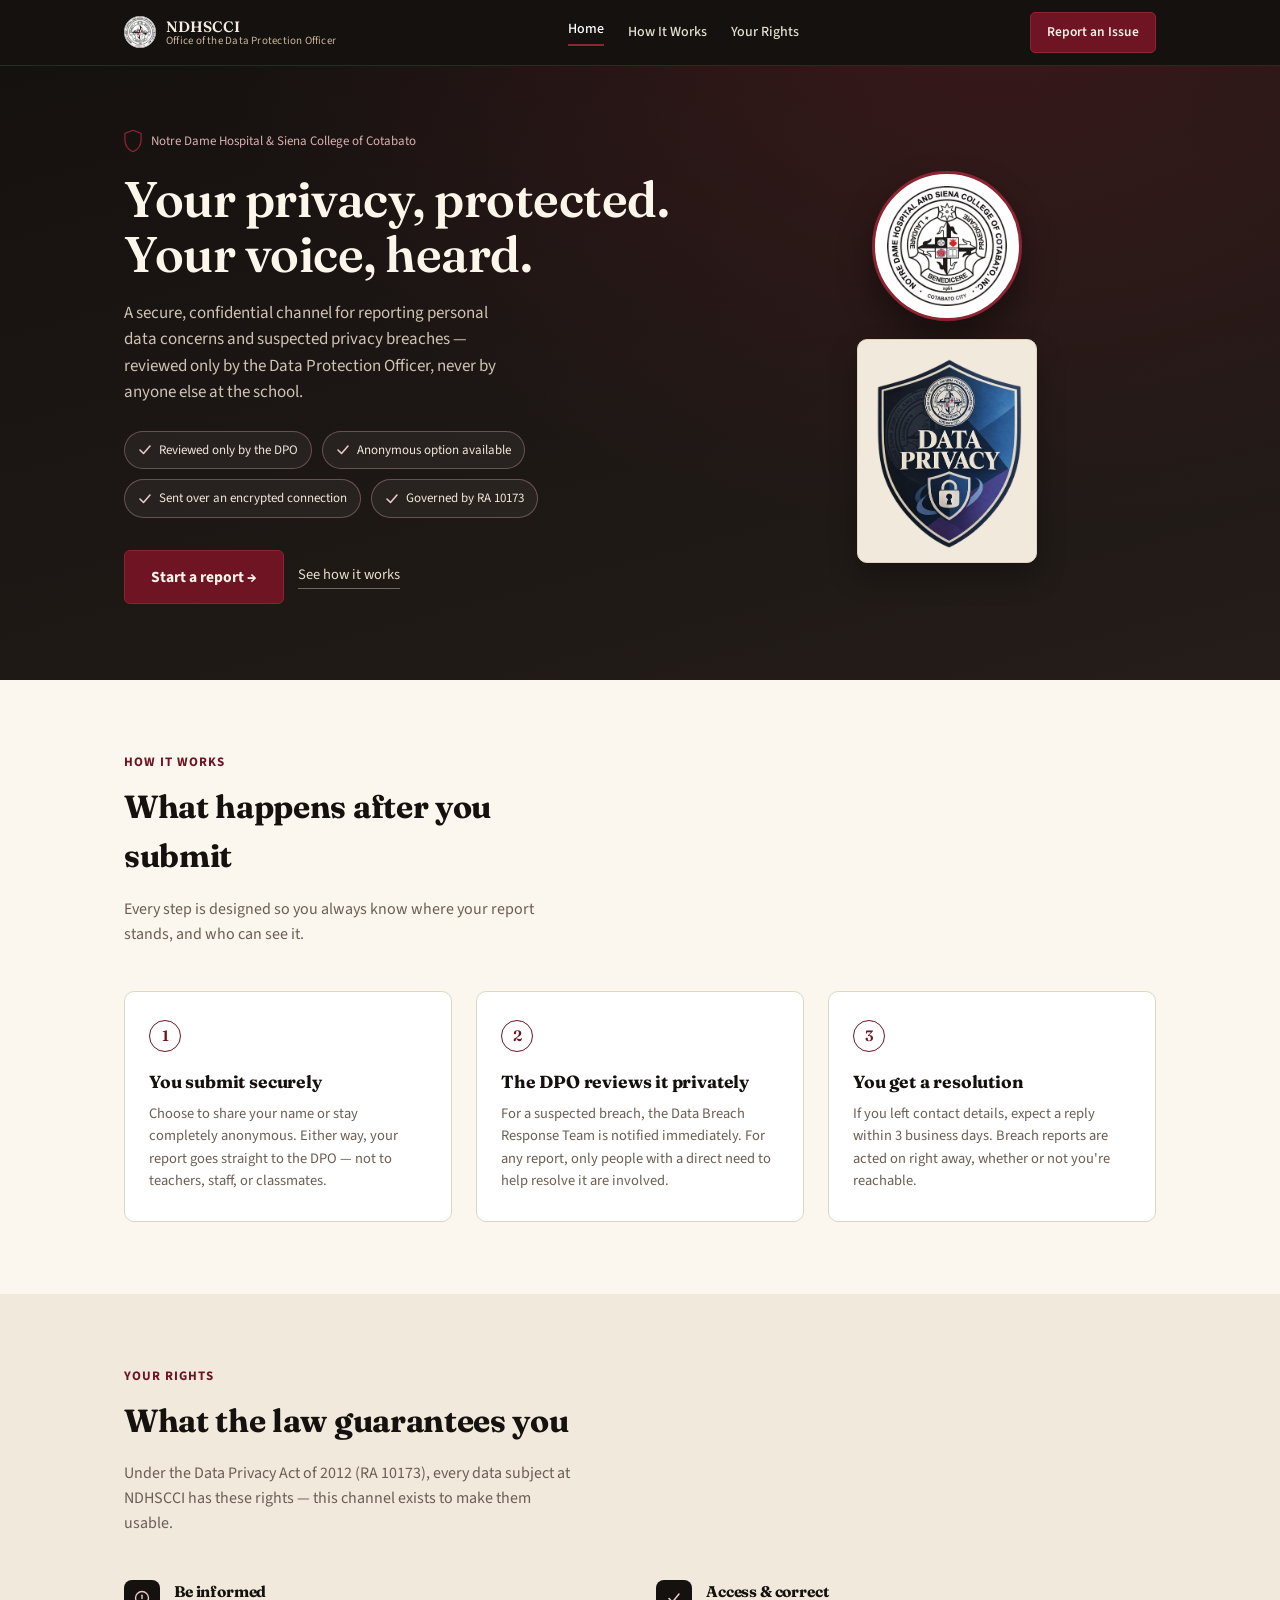
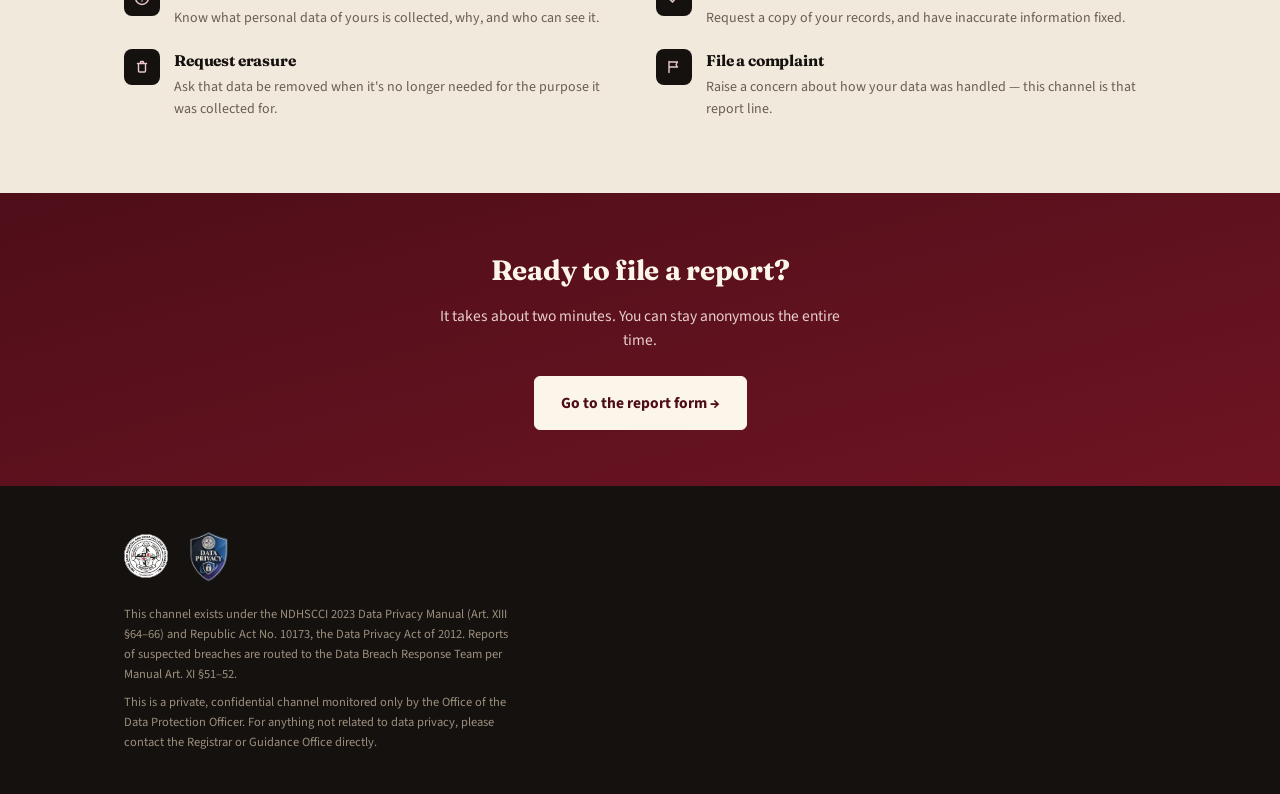
==== index.html @ 1890f0db "Add files via upload" ====
<!DOCTYPE html>
<html lang="en">
<head>
<meta charset="UTF-8">
<meta name="viewport" content="width=device-width, initial-scale=1, viewport-fit=cover">
<title>NDHSCCI Data Privacy Office — Secure Reporting Channel</title>
<link rel="icon" href="seal.webp">
<link rel="preconnect" href="https://fonts.googleapis.com">
<link rel="preconnect" href="https://fonts.gstatic.com" crossorigin>
<link href="https://fonts.googleapis.com/css2?family=Fraunces:opsz,wght@9..144,500;9..144,600;9..144,700&family=Source+Sans+3:wght@400;500;600;700&display=swap" rel="stylesheet">
<link rel="stylesheet" href="style.css">
</head>
<body>

<nav class="topnav">
  <div class="navbar">
    <a href="index.html" class="brand">
      <img src="seal.webp" alt="NDHSCCI Seal">
      <span class="name">NDHSCCI<small>Office of the Data Protection Officer</small></span>
    </a>
    <div class="navlinks">
      <a href="index.html" class="current">Home</a>
      <a href="index.html#how">How It Works</a>
      <a href="index.html#rights">Your Rights</a>
    </div>
    <a href="report.html" class="nav-cta">Report an Issue</a>
  </div>
</nav>

<header class="hero" id="home">
  <div class="wrap">
    <div class="hero-grid">
      <div>
        <span class="eyebrow">
          <svg width="18" height="22" viewBox="0 0 20 24" fill="none"><path d="M10 0L19 3.5V10.5C19 16.5 15 21.5 10 24C5 21.5 1 16.5 1 10.5V3.5L10 0Z" stroke="#8C2432" stroke-width="1.4"/></svg>
          Notre Dame Hospital &amp; Siena College of Cotabato
        </span>
        <h1>Your privacy, protected.<br>Your voice, heard.</h1>
        <p class="sub">A secure, confidential channel for reporting personal data concerns and suspected privacy breaches — reviewed only by the Data Protection Officer, never by anyone else at the school.</p>

        <div class="trust-row">
          <span class="trust-chip"><svg width="14" height="14" viewBox="0 0 14 14" fill="none"><path d="M2 7L5.5 10.5L12 3" stroke="#E9C9C9" stroke-width="1.6" stroke-linecap="round" stroke-linejoin="round"/></svg>Reviewed only by the DPO</span>
          <span class="trust-chip"><svg width="14" height="14" viewBox="0 0 14 14" fill="none"><path d="M2 7L5.5 10.5L12 3" stroke="#E9C9C9" stroke-width="1.6" stroke-linecap="round" stroke-linejoin="round"/></svg>Anonymous option available</span>
          <span class="trust-chip"><svg width="14" height="14" viewBox="0 0 14 14" fill="none"><path d="M2 7L5.5 10.5L12 3" stroke="#E9C9C9" stroke-width="1.6" stroke-linecap="round" stroke-linejoin="round"/></svg>Sent over an encrypted connection</span>
          <span class="trust-chip"><svg width="14" height="14" viewBox="0 0 14 14" fill="none"><path d="M2 7L5.5 10.5L12 3" stroke="#E9C9C9" stroke-width="1.6" stroke-linecap="round" stroke-linejoin="round"/></svg>Governed by RA 10173</span>
        </div>

        <div class="hero-ctas">
          <a href="report.html" class="btn-primary">Start a report →</a>
          <a href="#how" class="btn-ghost">See how it works</a>
        </div>
      </div>
      <div class="hero-visual">
        <div class="seal-frame"><img src="seal.webp" alt="NDHSCCI Seal"></div>
        <div class="badge-frame"><img src="shield.webp" alt="Data Privacy badge"></div>
      </div>
    </div>
  </div>
</header>

<section class="section-pad" id="how">
  <div class="wrap">
    <div class="section-head">
      <span class="k">How it works</span>
      <h2>What happens after you submit</h2>
      <p>Every step is designed so you always know where your report stands, and who can see it.</p>
    </div>
    <div class="steps3">
      <div class="step-card">
        <div class="step-num">1</div>
        <h3>You submit securely</h3>
        <p>Choose to share your name or stay completely anonymous. Either way, your report goes straight to the DPO — not to teachers, staff, or classmates.</p>
      </div>
      <div class="step-card">
        <div class="step-num">2</div>
        <h3>The DPO reviews it privately</h3>
        <p>For a suspected breach, the Data Breach Response Team is notified immediately. For any report, only people with a direct need to help resolve it are involved.</p>
      </div>
      <div class="step-card">
        <div class="step-num">3</div>
        <h3>You get a resolution</h3>
        <p>If you left contact details, expect a reply within 3 business days. Breach reports are acted on right away, whether or not you're reachable.</p>
      </div>
    </div>
  </div>
</section>

<section class="section-pad rights-wrap" id="rights">
  <div class="wrap">
    <div class="section-head">
      <span class="k">Your rights</span>
      <h2>What the law guarantees you</h2>
      <p>Under the Data Privacy Act of 2012 (RA 10173), every data subject at NDHSCCI has these rights — this channel exists to make them usable.</p>
    </div>
    <div class="rights-grid">
      <div class="right-item">
        <div class="right-icon"><svg width="16" height="16" viewBox="0 0 16 16" fill="none"><circle cx="8" cy="8" r="6.5" stroke="currentColor" stroke-width="1.4"/><path d="M8 5.2V8.5" stroke="currentColor" stroke-width="1.4" stroke-linecap="round"/><circle cx="8" cy="11" r="0.8" fill="currentColor"/></svg></div>
        <div><h3>Be informed</h3><p>Know what personal data of yours is collected, why, and who can see it.</p></div>
      </div>
      <div class="right-item">
        <div class="right-icon"><svg width="16" height="16" viewBox="0 0 16 16" fill="none"><path d="M3 8.5L6.5 12L13 4" stroke="currentColor" stroke-width="1.6" stroke-linecap="round" stroke-linejoin="round"/></svg></div>
        <div><h3>Access &amp; correct</h3><p>Request a copy of your records, and have inaccurate information fixed.</p></div>
      </div>
      <div class="right-item">
        <div class="right-icon"><svg width="16" height="16" viewBox="0 0 16 16" fill="none"><path d="M3.5 4.5H12.5M6.5 4.5V3.2C6.5 2.8 6.8 2.5 7.2 2.5H8.8C9.2 2.5 9.5 2.8 9.5 3.2V4.5M4.5 4.5V12C4.5 12.6 5 13 5.5 13H10.5C11 13 11.5 12.6 11.5 12V4.5" stroke="currentColor" stroke-width="1.4" stroke-linecap="round"/></svg></div>
        <div><h3>Request erasure</h3><p>Ask that data be removed when it's no longer needed for the purpose it was collected for.</p></div>
      </div>
      <div class="right-item">
        <div class="right-icon"><svg width="16" height="16" viewBox="0 0 16 16" fill="none"><path d="M3 2.5V13.5M3 3H11.5L10 5.5L11.5 8H3" stroke="currentColor" stroke-width="1.4" stroke-linecap="round" stroke-linejoin="round"/></svg></div>
        <div><h3>File a complaint</h3><p>Raise a concern about how your data was handled — this channel is that report line.</p></div>
      </div>
    </div>
  </div>
</section>

<div class="cta-band">
  <h2>Ready to file a report?</h2>
  <p>It takes about two minutes. You can stay anonymous the entire time.</p>
  <a href="report.html" class="btn-primary">Go to the report form →</a>
</div>

<footer>
  <div class="wrap">
    <div class="footer-top">
      <img class="seal" src="seal.webp" alt="NDHSCCI Seal">
      <img class="shield" src="shield.webp" alt="Data Privacy badge">
    </div>
    <p>This channel exists under the NDHSCCI 2023 Data Privacy Manual (Art. XIII §64–66) and Republic Act No. 10173, the Data Privacy Act of 2012. Reports of suspected breaches are routed to the Data Breach Response Team per Manual Art. XI §51–52.</p>
    <p>This is a private, confidential channel monitored only by the Office of the Data Protection Officer. For anything not related to data privacy, please contact the Registrar or Guidance Office directly.</p>
  </div>
</footer>

</body>
</html>
---- style.css ----
:root{
  --ivory:#FBF7EE;
  --dirty-white:#F1E9DC;
  --card:#FFFFFF;
  --black:#15110F;
  --black-soft:#241D19;
  --maroon:#6E1423;
  --maroon-bright:#8C2432;
  --maroon-deep:#4E0E19;
  --ink:#211A16;
  --ink-soft:#6B5E54;
  --line:#E1D5C2;
  --ok:#3F6B4A;
  --ok-bg:#E9F0EA;
  --urgent:#8C2432;
  --urgent-bg:#F5E4E1;
  font-family:'Source Sans 3', sans-serif;
  box-sizing:border-box;
}
*{box-sizing:inherit;}
html{scroll-padding-top:70px;scroll-behavior:smooth;}
html,body{margin:0;padding:0;background:var(--ivory);color:var(--ink);}
body{-webkit-font-smoothing:antialiased;line-height:1.55;}

h1,h2,h3{font-family:'Fraunces', serif;color:var(--black);margin:0;letter-spacing:-0.01em;}
a{color:var(--maroon);}
.wrap{max-width:1080px;margin:0 auto;padding:0 24px;}
.wrap-narrow{max-width:760px;margin:0 auto;padding:0 24px;}
section{scroll-margin-top:70px;}

/* ---------------- NAV ---------------- */
nav.topnav{
  position:sticky;top:0;z-index:50;
  background:var(--black);
  border-bottom:1px solid rgba(140,36,50,0.45);
}
.navbar{
  max-width:1080px;margin:0 auto;padding:12px 24px;
  display:flex;align-items:center;justify-content:space-between;gap:16px;
}
.brand{display:flex;align-items:center;gap:10px;color:#F4EEE2;text-decoration:none;}
.brand img{width:32px;height:32px;border-radius:50%;flex-shrink:0;background:#fff;}
.brand .name{font-family:'Fraunces',serif;font-weight:600;font-size:15px;line-height:1.15;}
.brand .name small{display:block;font-family:'Source Sans 3',sans-serif;font-weight:400;font-size:11px;color:#C9B39A;letter-spacing:.02em;}
.navlinks{display:flex;gap:24px;align-items:center;}
.navlinks a{color:#E7DFD2;text-decoration:none;font-size:14px;font-weight:500;}
.navlinks a:hover, .navlinks a.current{color:#fff;}
.navlinks a.current{border-bottom:2px solid var(--maroon-bright);padding-bottom:3px;}
.nav-cta{
  background:var(--maroon);color:#F8EFE7;text-decoration:none;font-size:13.5px;font-weight:600;
  padding:9px 16px;border-radius:5px;white-space:nowrap;border:1px solid var(--maroon-bright);
}
.nav-cta:hover{background:var(--maroon-bright);}
@media (max-width:820px){ .navlinks{display:none;} }

/* ---------------- HERO ---------------- */
header.hero{
  background:
    radial-gradient(ellipse at 78% -10%, rgba(140,36,50,0.28), transparent 55%),
    linear-gradient(165deg, var(--black) 0%, var(--black-soft) 100%);
  color:#F2ECE2;
  padding:64px 0 76px;
  position:relative;
  overflow:hidden;
}
.hero-grid{display:grid;grid-template-columns:1.15fr 0.85fr;gap:48px;align-items:center;}
@media (max-width:860px){.hero-grid{grid-template-columns:1fr;gap:36px;} .hero-visual{order:-1;}}

.eyebrow{display:inline-flex;align-items:center;gap:9px;font-size:13px;color:#D9AFAF;margin-bottom:20px;}
header.hero h1{color:#FBF5EA;font-size:clamp(32px,4.6vw,50px);font-weight:600;line-height:1.1;}
header.hero p.sub{max-width:48ch;color:#CFC3B4;font-size:17px;margin-top:18px;}

.trust-row{display:flex;flex-wrap:wrap;gap:10px;margin-top:26px;}
.trust-chip{
  display:flex;align-items:center;gap:7px;
  background:rgba(255,255,255,0.05);
  border:1px solid rgba(217,175,175,0.35);
  color:#EFE7DA;font-size:13px;padding:8px 13px;border-radius:20px;
}
.trust-chip svg{flex-shrink:0;}

.hero-ctas{display:flex;gap:14px;flex-wrap:wrap;margin-top:32px;align-items:center;}
.btn-primary{
  background:var(--maroon);color:#FBF5EA;font-weight:700;
  border:1px solid var(--maroon-bright);border-radius:6px;padding:14px 26px;font-size:15.5px;
  text-decoration:none;display:inline-block;cursor:pointer;font-family:inherit;
}
.btn-primary:hover{background:var(--maroon-bright);}
.btn-ghost{color:#E9DFCE;text-decoration:none;font-size:14.5px;border-bottom:1px solid rgba(233,223,206,0.4);padding-bottom:2px;}

.hero-visual{display:flex;flex-direction:column;align-items:center;gap:18px;}
.seal-frame{
  width:150px;height:150px;border-radius:50%;
  background:#fff;border:3px solid var(--maroon-bright);
  display:flex;align-items:center;justify-content:center;
  box-shadow:0 18px 34px rgba(0,0,0,0.4);
}
.seal-frame img{width:120px;height:120px;}
.badge-frame{
  background:var(--dirty-white);border:1px solid var(--line);border-radius:10px;
  padding:14px;box-shadow:0 14px 28px rgba(0,0,0,0.28);
}
.badge-frame img{width:150px;display:block;}

/* ---------------- SECTIONS ---------------- */
.section-pad{padding:72px 0;}
.section-head{max-width:56ch;margin-bottom:44px;}
.section-head .k, .report-head .k{
  font-size:13px;color:var(--maroon);font-weight:700;text-transform:uppercase;
  letter-spacing:.08em;margin-bottom:10px;display:block;
}
.section-head h2{font-size:clamp(24px,3.2vw,32px);margin-bottom:12px;}
.section-head p{color:var(--ink-soft);font-size:16px;}

.steps3{display:grid;grid-template-columns:repeat(3,1fr);gap:24px;}
@media (max-width:780px){.steps3{grid-template-columns:1fr;}}
.step-card{background:var(--card);border:1px solid var(--line);border-radius:10px;padding:28px 24px;}
.step-num{
  font-family:'Fraunces',serif;font-weight:600;font-size:15px;color:var(--maroon);
  border:1.5px solid var(--maroon);width:32px;height:32px;border-radius:50%;
  display:flex;align-items:center;justify-content:center;margin-bottom:16px;
}
.step-card h3{font-size:17.5px;margin-bottom:8px;}
.step-card p{font-size:14.5px;color:var(--ink-soft);margin:0;}

.rights-wrap{background:var(--dirty-white);}
.rights-grid{display:grid;grid-template-columns:repeat(2,1fr);gap:20px 32px;}
@media (max-width:700px){.rights-grid{grid-template-columns:1fr;}}
.right-item{display:flex;gap:14px;align-items:flex-start;}
.right-icon{
  width:36px;height:36px;border-radius:8px;background:var(--black);color:#E9C9C9;
  display:flex;align-items:center;justify-content:center;flex-shrink:0;
}
.right-item h3{font-size:15.5px;margin-bottom:4px;}
.right-item p{font-size:14px;color:var(--ink-soft);margin:0;}

.cta-band{
  background:linear-gradient(165deg, var(--maroon-deep), var(--maroon));
  color:#F8EFE7;text-align:center;padding:56px 24px;
}
.cta-band h2{color:#FBF5EA;font-size:clamp(22px,3vw,28px);margin-bottom:12px;}
.cta-band p{color:#E8CFCF;max-width:52ch;margin:0 auto 24px;font-size:15.5px;}
.cta-band .btn-primary{background:#FBF5EA;color:var(--maroon-deep);border-color:#FBF5EA;}
.cta-band .btn-primary:hover{background:#F0E4D2;}

/* ---------------- REPORT PAGE ---------------- */
.page-header{background:var(--black);color:#EFE7DA;padding:40px 0 34px;}
.breadcrumb{font-size:13px;color:#C9B39A;margin-bottom:14px;}
.breadcrumb a{color:#E9DFCE;text-decoration:none;}
.breadcrumb a:hover{text-decoration:underline;}
.page-header h1{color:#FBF5EA;font-size:clamp(26px,3.6vw,36px);}
.page-header p{color:#CFC3B4;max-width:60ch;margin-top:12px;font-size:15.5px;}

.report-wrap{background:var(--ivory);}
.redirect-card{background:var(--card);border:1px solid var(--line);border-radius:6px;padding:18px 20px;margin-bottom:26px;font-size:14px;color:var(--ink-soft);}
.redirect-card strong{color:var(--ink);}

.mode-toggle{display:flex;gap:10px;margin-bottom:24px;}
.mode-btn{
  flex:1;text-align:left;border:1.5px solid var(--line);background:var(--card);
  border-radius:6px;padding:16px 18px;cursor:pointer;font-family:inherit;color:var(--ink);
  transition:border-color .15s ease, background .15s ease;
}
.mode-btn .k{font-size:11.5px;text-transform:uppercase;letter-spacing:.06em;color:var(--ink-soft);display:block;margin-bottom:4px;}
.mode-btn .t{font-family:'Fraunces',serif;font-weight:600;font-size:17px;color:var(--black);}
.mode-btn.active{border-color:var(--black);background:rgba(21,17,15,0.03);}
.mode-btn[data-mode="breach"].active{border-color:var(--urgent);background:var(--urgent-bg);}
.mode-btn[data-mode="breach"].active .t{color:var(--urgent);}

.urgent-banner{display:none;background:var(--urgent-bg);border:1px solid rgba(140,36,50,0.35);color:var(--urgent);border-radius:6px;padding:14px 16px;font-size:14.5px;margin-bottom:24px;}
.urgent-banner.show{display:block;}
.urgent-banner b{display:block;margin-bottom:3px;}

.form-error{display:none;background:var(--urgent-bg);border:1px solid rgba(140,36,50,0.35);color:var(--urgent);border-radius:6px;padding:13px 15px;font-size:14px;margin-bottom:22px;}
.form-error.show{display:block;}

form{background:var(--card);border:1px solid var(--line);border-radius:10px;padding:34px;box-shadow:0 1px 3px rgba(21,17,15,0.05);}
fieldset{border:none;padding:0;margin:0 0 26px;}
legend{font-family:'Fraunces',serif;font-size:15.5px;font-weight:600;color:var(--black);margin-bottom:14px;padding:0;}

.field{margin-bottom:18px;}
.field:last-child{margin-bottom:0;}
label{display:block;font-size:13.5px;font-weight:600;color:var(--ink);margin-bottom:6px;}
label .opt{font-weight:400;color:var(--ink-soft);}
input[type="text"],input[type="email"],input[type="tel"],input[type="date"],select,textarea{
  width:100%;font-family:inherit;font-size:15px;color:var(--ink);background:var(--ivory);
  border:1px solid var(--line);border-radius:5px;padding:11px 13px;margin:0;
}
textarea{resize:vertical;min-height:96px;}
input:focus,select:focus,textarea:focus{outline:2px solid var(--maroon);outline-offset:1px;border-color:var(--maroon);}

.row2{display:grid;grid-template-columns:1fr 1fr;gap:16px;}
@media (max-width:560px){.row2{grid-template-columns:1fr;}}

.check-grid{display:grid;grid-template-columns:1fr 1fr;gap:8px 16px;}
@media (max-width:560px){.check-grid{grid-template-columns:1fr;}}
.check-item{display:flex;align-items:flex-start;gap:8px;font-size:14px;color:var(--ink);}
.check-item input{width:auto;margin-top:3px;}

.anon-toggle{display:flex;align-items:center;gap:10px;background:var(--ivory);border:1px dashed var(--line);border-radius:6px;padding:12px 14px;margin-bottom:22px;font-size:13.5px;color:var(--ink-soft);}
.anon-toggle input{width:auto;}

button.submit{
  width:100%;background:var(--maroon);color:#FBF5EA;border:1px solid var(--maroon-bright);border-radius:6px;
  padding:15px 20px;font-family:inherit;font-size:15.5px;font-weight:600;cursor:pointer;
  transition:background .15s ease;
}
button.submit:hover{background:var(--maroon-bright);}
button.submit:disabled{opacity:0.7;cursor:default;}
button.submit:focus-visible{outline:3px solid var(--black);outline-offset:2px;}
.submit-row{margin-top:28px;}
.submit-note{display:flex;align-items:center;justify-content:center;gap:6px;font-size:12.5px;color:var(--ink-soft);margin-top:12px;}

.confirm{display:none;background:var(--card);border:1px solid var(--line);border-radius:10px;padding:44px 32px;text-align:center;}
.confirm.show{display:block;}
.confirm .seal-ok{width:56px;height:56px;border-radius:50%;background:var(--ok);color:#fff;display:flex;align-items:center;justify-content:center;margin:0 auto 18px;}
.confirm h2{font-size:22px;margin-bottom:10px;}
.confirm p{color:var(--ink-soft);font-size:15px;max-width:44ch;margin:0 auto;}
.ref{display:inline-block;margin-top:18px;font-family:'Fraunces',serif;font-weight:600;font-size:15px;background:var(--ivory);border:1px solid var(--line);border-radius:5px;padding:8px 16px;letter-spacing:.03em;}

/* ---------------- FOOTER ---------------- */
footer{background:var(--black);color:#C9BCA9;padding:44px 0 34px;}
.footer-top{display:flex;align-items:center;gap:20px;margin-bottom:22px;flex-wrap:wrap;}
.footer-top img.seal{height:44px;width:44px;border-radius:50%;background:#fff;}
.footer-top img.shield{height:52px;width:auto;}
footer p{font-size:12.5px;line-height:1.6;max-width:64ch;color:#9C8F7D;margin:0 0 8px;}
footer a{color:#D9AFAF;}
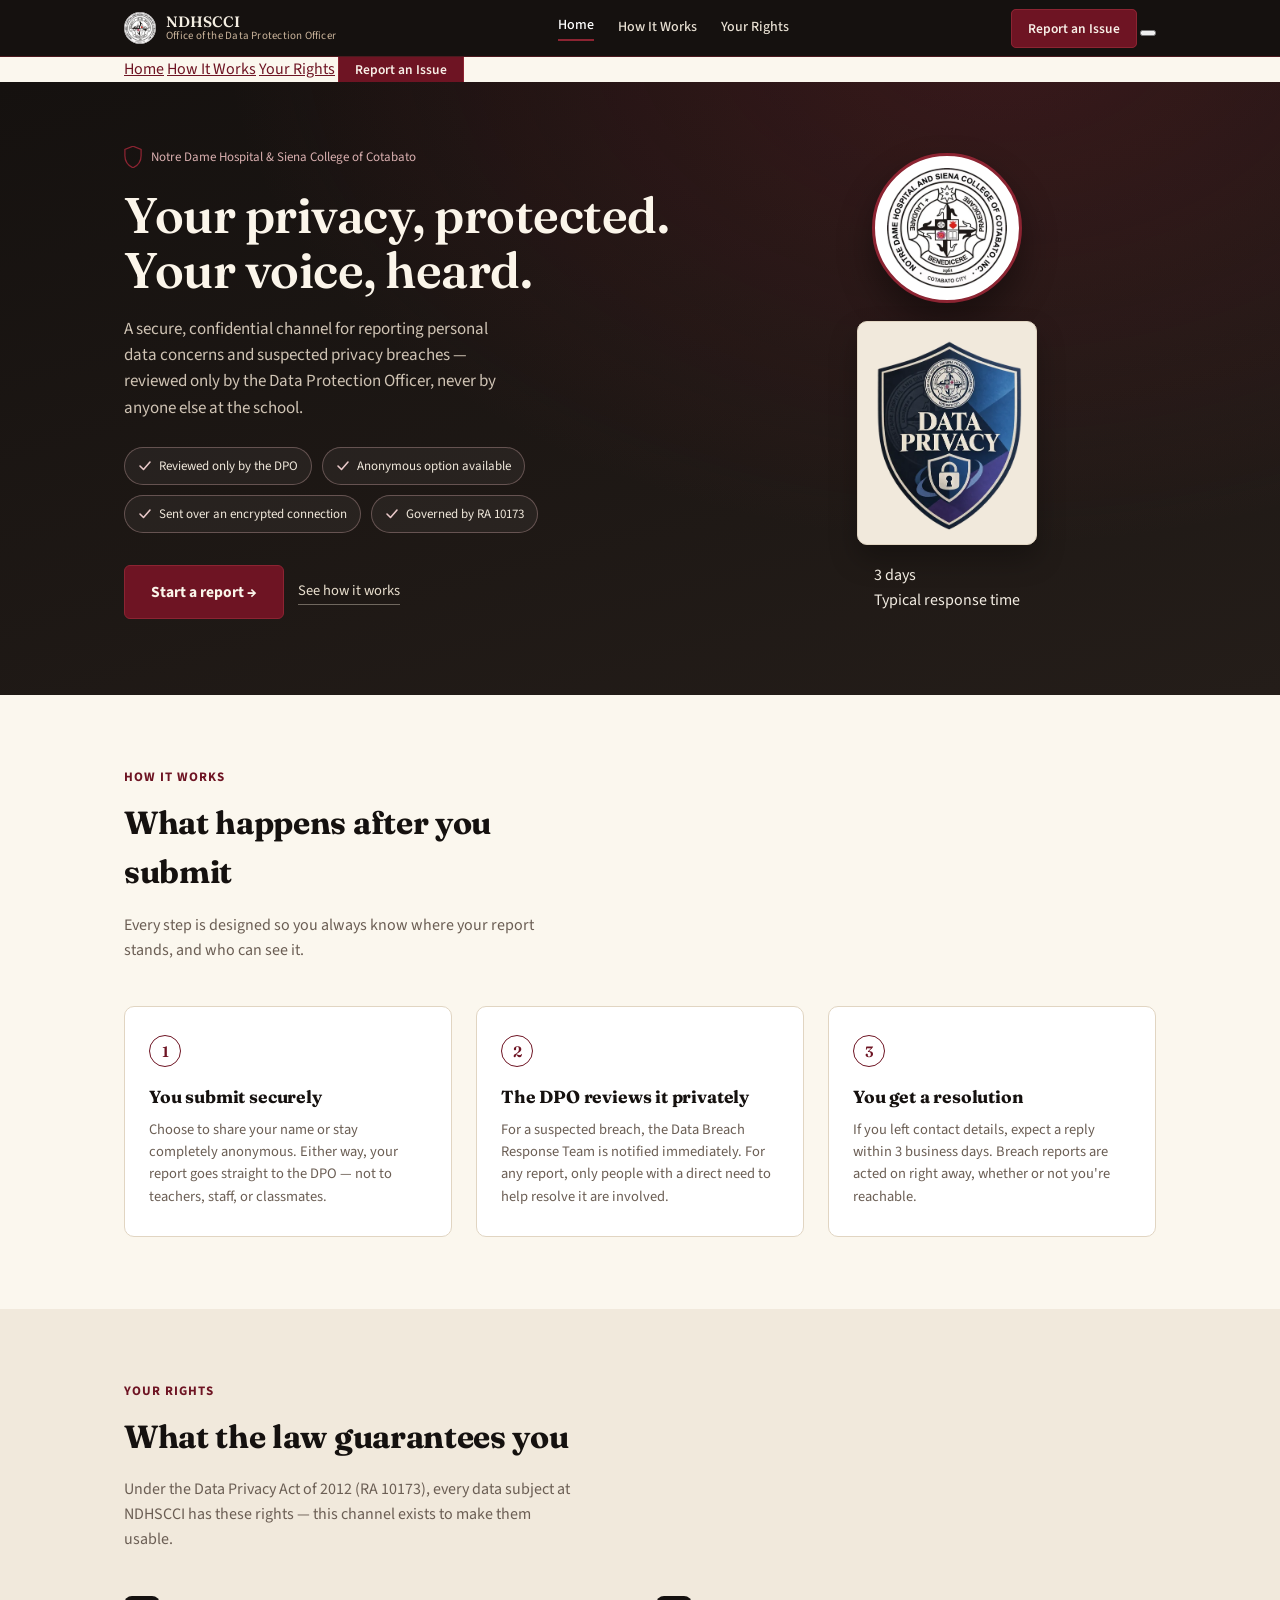
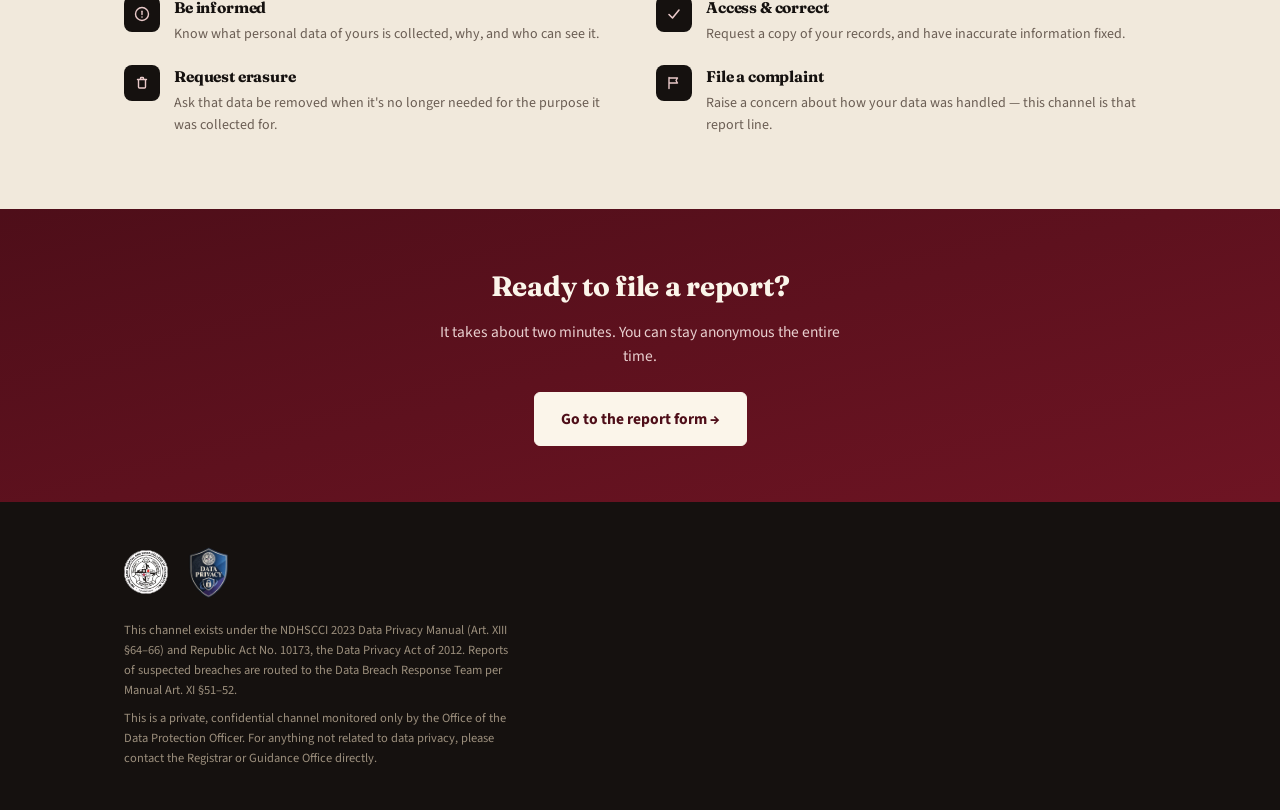
==== commit c03f1a53: "Enhance navigation with mobile panel and buttons Added mobile panel and updated navigation structure" ====
--- a/index.html
+++ b/index.html
@@ -23,9 +23,21 @@
       <a href="index.html#how">How It Works</a>
       <a href="index.html#rights">Your Rights</a>
     </div>
+    <div class="nav-right">
+      <a href="report.html" class="nav-cta">Report an Issue</a>
+      <button class="menu-toggle" id="menuToggle" aria-label="Menu"><span></span><span></span><span></span></button>
+    </div>
+  </div>
+</nav>
+
+<div class="mobile-panel" id="mobilePanel">
+  <div class="wrap">
+    <a href="index.html">Home</a>
+    <a href="index.html#how">How It Works</a>
+    <a href="index.html#rights">Your Rights</a>
     <a href="report.html" class="nav-cta">Report an Issue</a>
   </div>
-</nav>
+</div>
 
 <header class="hero" id="home">
   <div class="wrap">
@@ -53,6 +65,13 @@
       <div class="hero-visual">
         <div class="seal-frame"><img src="seal.webp" alt="NDHSCCI Seal"></div>
         <div class="badge-frame"><img src="shield.webp" alt="Data Privacy badge"></div>
+        <div class="float-card">
+          <div class="ring"></div>
+          <div>
+            <div class="num">3 days</div>
+            <div class="lbl">Typical response time</div>
+          </div>
+        </div>
       </div>
     </div>
   </div>
@@ -130,5 +149,6 @@
   </div>
 </footer>
 
+<script src="nav.js"></script>
 </body>
 </html>
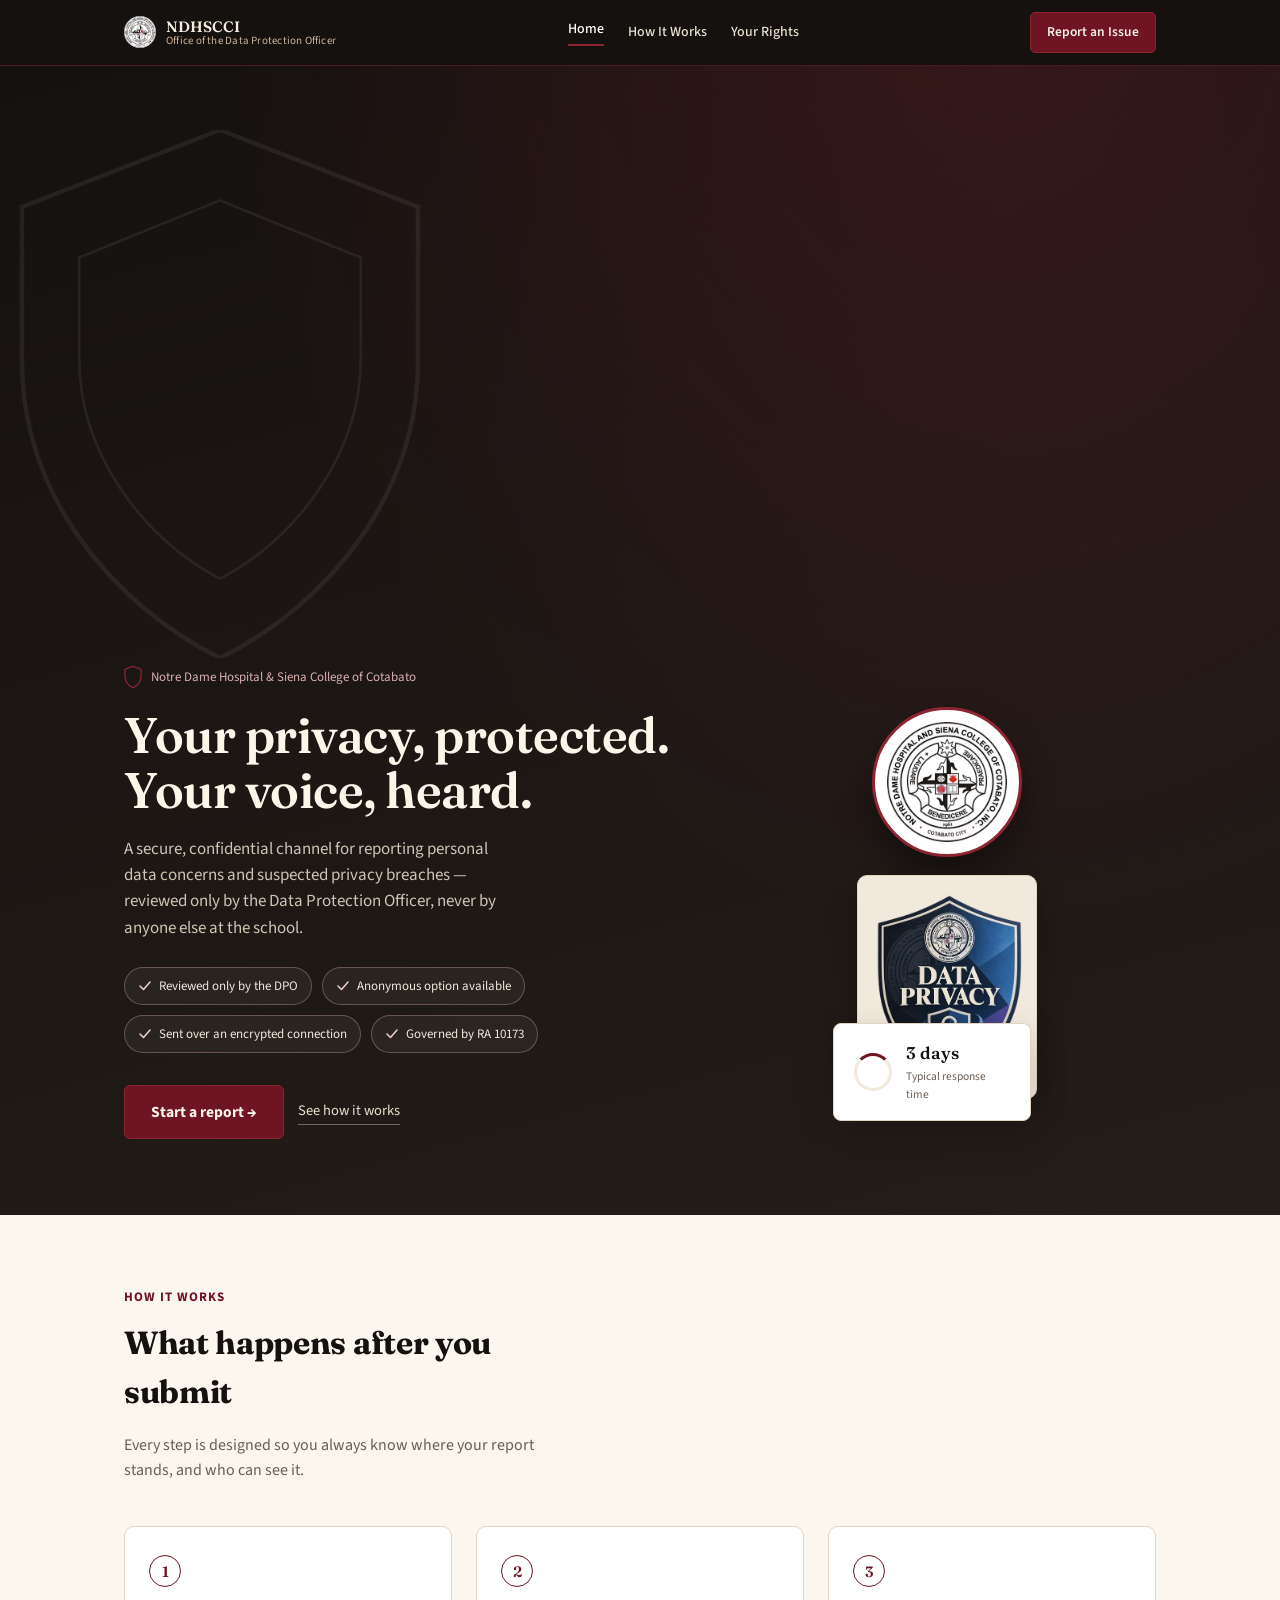
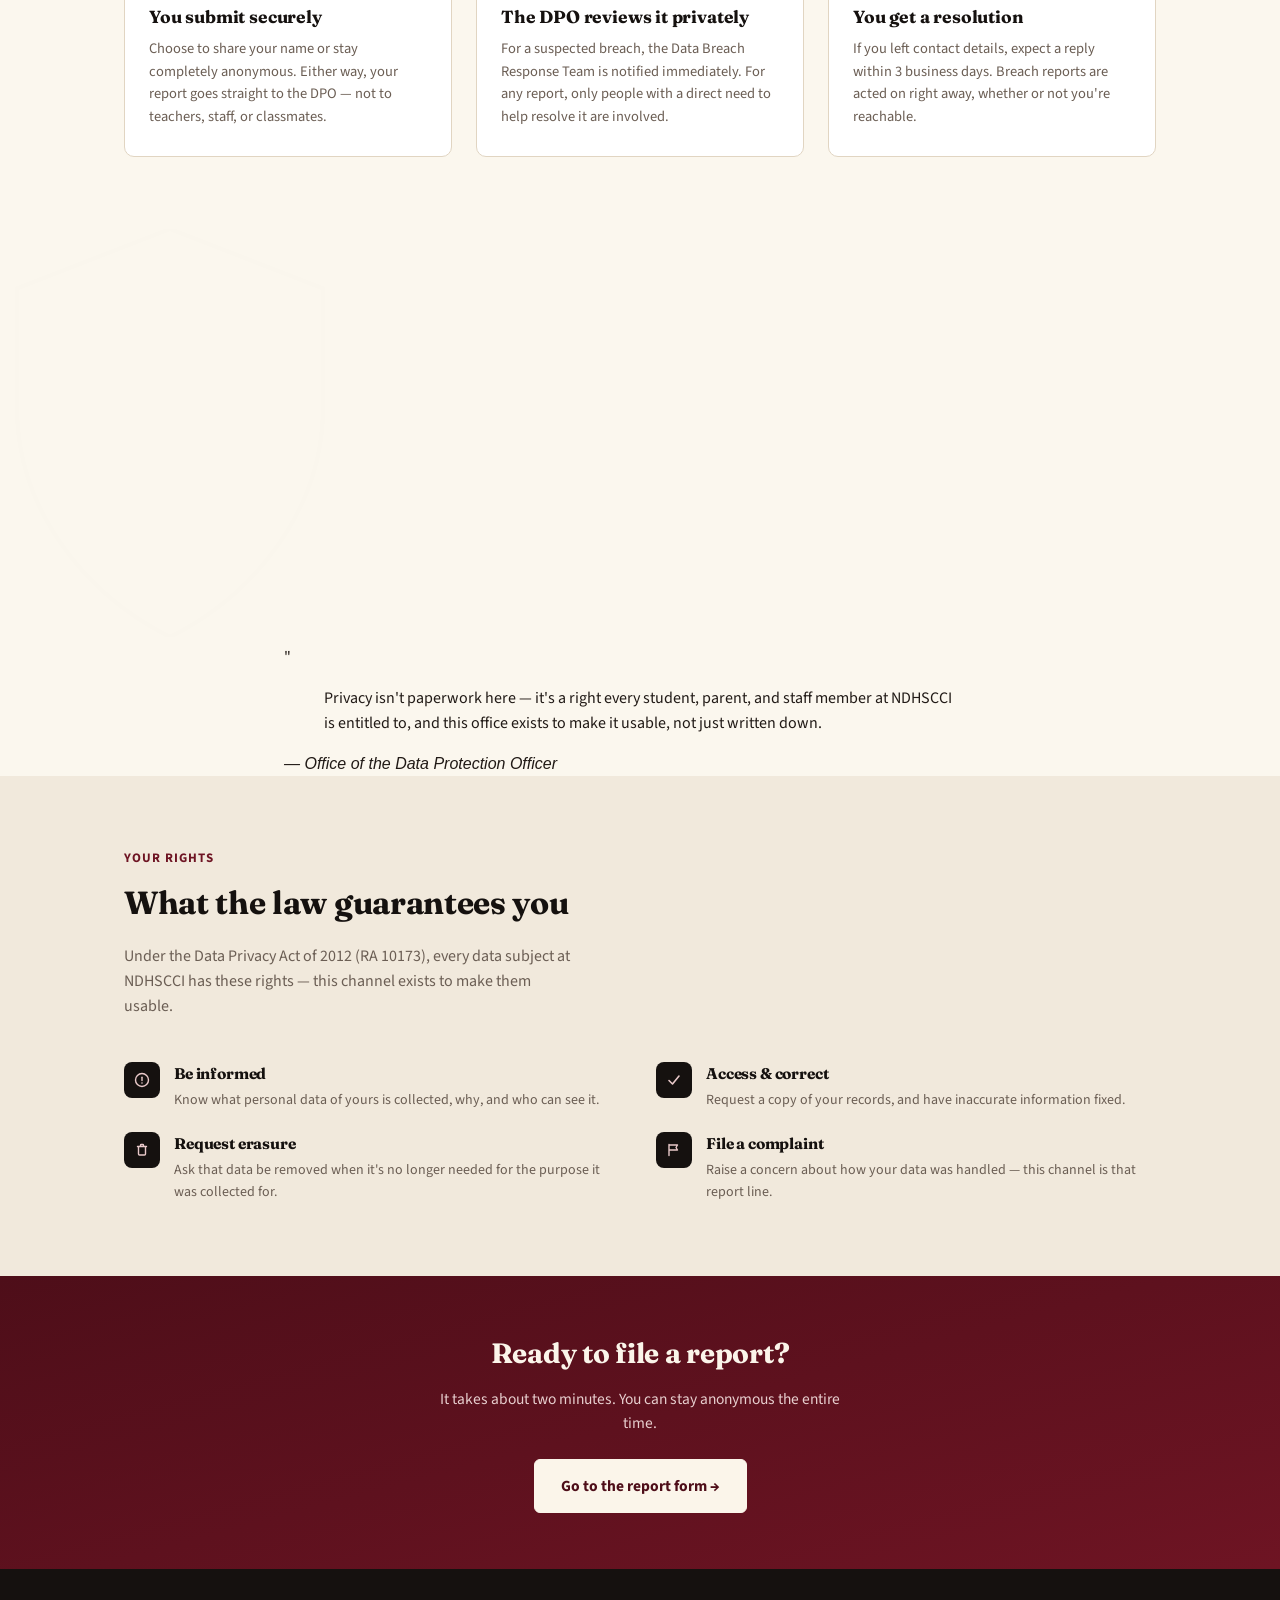
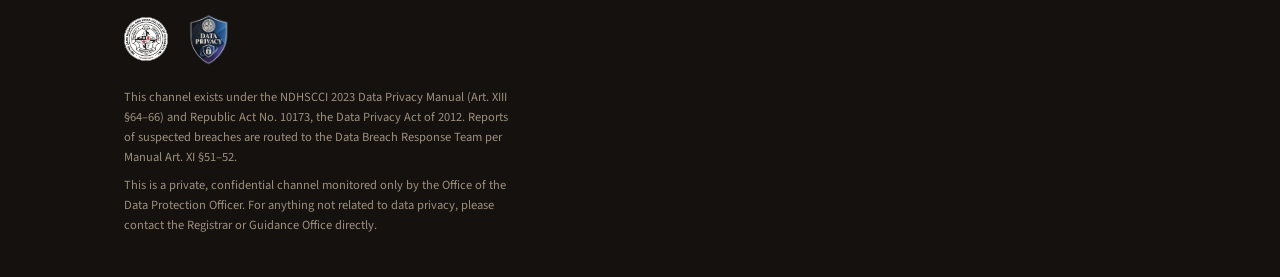
==== commit eb19e5fc: "Update index.html with new hero and mission sections" ====
--- a/index.html
+++ b/index.html
@@ -39,7 +39,11 @@
   </div>
 </div>
 
-<header class="hero" id="home">
+<header class="hero grain" id="home">
+  <svg class="shield-watermark" style="top:-70px;right:-70px;width:440px;height:528px;opacity:0.07;" viewBox="0 0 200 240" fill="none">
+    <path d="M100 0L190 35V105C190 165 150 215 100 240C50 215 10 165 10 105V35L100 0Z" stroke="#F2ECE2" stroke-width="2"/>
+    <path d="M100 32L164 58V104C164 148 134 186 100 204C66 186 36 148 36 104V58L100 32Z" stroke="#F2ECE2" stroke-width="1.2"/>
+  </svg>
   <div class="wrap">
     <div class="hero-grid">
       <div>
@@ -104,6 +108,17 @@
   </div>
 </section>
 
+<section class="mission grain">
+  <svg class="shield-watermark" style="bottom:-90px;left:-90px;width:340px;height:408px;opacity:0.06;" viewBox="0 0 200 240" fill="none">
+    <path d="M100 0L190 35V105C190 165 150 215 100 240C50 215 10 165 10 105V35L100 0Z" stroke="#F2ECE2" stroke-width="2"/>
+  </svg>
+  <div class="wrap-narrow">
+    <div class="mission-mark">"</div>
+    <blockquote>Privacy isn't paperwork here — it's a right every student, parent, and staff member at NDHSCCI is entitled to, and this office exists to make it usable, not just written down.</blockquote>
+    <cite>— Office of the Data Protection Officer</cite>
+  </div>
+</section>
+
 <section class="section-pad rights-wrap" id="rights">
   <div class="wrap">
     <div class="section-head">
@@ -132,13 +147,15 @@
   </div>
 </section>
 
-<div class="cta-band">
-  <h2>Ready to file a report?</h2>
-  <p>It takes about two minutes. You can stay anonymous the entire time.</p>
-  <a href="report.html" class="btn-primary">Go to the report form →</a>
+<div class="cta-band grain">
+  <div class="wrap" style="max-width:640px;text-align:center;">
+    <h2>Ready to file a report?</h2>
+    <p>It takes about two minutes. You can stay anonymous the entire time.</p>
+    <a href="report.html" class="btn-primary">Go to the report form →</a>
+  </div>
 </div>
 
-<footer>
+<footer class="grain">
   <div class="wrap">
     <div class="footer-top">
       <img class="seal" src="seal.webp" alt="NDHSCCI Seal">
--- a/style.css
+++ b/style.css
@@ -46,12 +46,28 @@
 .navlinks a{color:#E7DFD2;text-decoration:none;font-size:14px;font-weight:500;}
 .navlinks a:hover, .navlinks a.current{color:#fff;}
 .navlinks a.current{border-bottom:2px solid var(--maroon-bright);padding-bottom:3px;}
+.nav-right{display:flex;align-items:center;gap:16px;}
 .nav-cta{
   background:var(--maroon);color:#F8EFE7;text-decoration:none;font-size:13.5px;font-weight:600;
   padding:9px 16px;border-radius:5px;white-space:nowrap;border:1px solid var(--maroon-bright);
 }
 .nav-cta:hover{background:var(--maroon-bright);}
-@media (max-width:820px){ .navlinks{display:none;} }
+@media (max-width:680px){ .navlinks{display:none;} }
+
+.menu-toggle{display:none;background:none;border:none;padding:6px;flex-shrink:0;}
+.menu-toggle span{display:block;width:20px;height:1.5px;background:#E7DFD2;margin:4.5px 0;}
+@media (max-width:680px){ .menu-toggle{display:block;} }
+
+.mobile-panel{display:none;background:var(--black);border-bottom:1px solid rgba(140,36,50,0.45);}
+.mobile-panel.open{display:block;}
+.mobile-panel .wrap{padding:6px 24px 22px;display:flex;flex-direction:column;}
+.mobile-panel a{padding:13px 2px;font-size:15px;font-weight:500;color:#E7DFD2;border-bottom:1px solid rgba(243,241,234,0.12);}
+.mobile-panel .nav-cta{display:block;text-align:center;margin-top:16px;border-bottom:1px solid var(--maroon-bright);}
+@media (max-width:430px){
+  .brand .name small{display:none;}
+  .nav-right .nav-cta{padding:8px 12px;font-size:12.5px;}
+  .navbar{padding:10px 16px;gap:10px;}
+}
 
 /* ---------------- HERO ---------------- */
 header.hero{
@@ -88,7 +104,21 @@
 .btn-primary:hover{background:var(--maroon-bright);}
 .btn-ghost{color:#E9DFCE;text-decoration:none;font-size:14.5px;border-bottom:1px solid rgba(233,223,206,0.4);padding-bottom:2px;}
 
-.hero-visual{display:flex;flex-direction:column;align-items:center;gap:18px;}
+.hero-visual{display:flex;flex-direction:column;align-items:center;gap:18px;position:relative;width:fit-content;margin:0 auto;}
+.float-card{
+  position:absolute;left:-24px;bottom:-22px;
+  background:var(--card);border:1px solid var(--line);border-radius:8px;
+  padding:16px 20px;box-shadow:0 16px 36px rgba(21,17,15,0.22);
+  display:flex;align-items:center;gap:14px;
+  width:198px;
+}
+.float-card .ring{
+  width:38px;height:38px;border-radius:50%;border:3px solid var(--dirty-white);
+  border-top-color:var(--maroon);flex-shrink:0;
+}
+.float-card .num{font-family:'Fraunces',serif;font-weight:600;font-size:17px;color:var(--black);}
+.float-card .lbl{font-size:11.5px;color:var(--ink-soft);margin-top:2px;}
+@media (max-width:900px){ .float-card{left:8px;bottom:-16px;} }
 .seal-frame{
   width:150px;height:150px;border-radius:50%;
   background:#fff;border:3px solid var(--maroon-bright);
@@ -114,7 +144,8 @@
 
 .steps3{display:grid;grid-template-columns:repeat(3,1fr);gap:24px;}
 @media (max-width:780px){.steps3{grid-template-columns:1fr;}}
-.step-card{background:var(--card);border:1px solid var(--line);border-radius:10px;padding:28px 24px;}
+.step-card{background:var(--card);border:1px solid var(--line);border-radius:10px;padding:28px 24px;transition:box-shadow .15s ease, border-color .15s ease;}
+.step-card:hover{box-shadow:0 10px 28px rgba(21,17,15,0.08);border-color:#D3C4AC;}
 .step-num{
   font-family:'Fraunces',serif;font-weight:600;font-size:15px;color:var(--maroon);
   border:1.5px solid var(--maroon);width:32px;height:32px;border-radius:50%;
@@ -155,17 +186,36 @@
 .redirect-card{background:var(--card);border:1px solid var(--line);border-radius:6px;padding:18px 20px;margin-bottom:26px;font-size:14px;color:var(--ink-soft);}
 .redirect-card strong{color:var(--ink);}
 
-.mode-toggle{display:flex;gap:10px;margin-bottom:24px;}
-.mode-btn{
-  flex:1;text-align:left;border:1.5px solid var(--line);background:var(--card);
-  border-radius:6px;padding:16px 18px;cursor:pointer;font-family:inherit;color:var(--ink);
-  transition:border-color .15s ease, background .15s ease;
-}
-.mode-btn .k{font-size:11.5px;text-transform:uppercase;letter-spacing:.06em;color:var(--ink-soft);display:block;margin-bottom:4px;}
-.mode-btn .t{font-family:'Fraunces',serif;font-weight:600;font-size:17px;color:var(--black);}
-.mode-btn.active{border-color:var(--black);background:rgba(21,17,15,0.03);}
-.mode-btn[data-mode="breach"].active{border-color:var(--urgent);background:var(--urgent-bg);}
-.mode-btn[data-mode="breach"].active .t{color:var(--urgent);}
+.choice-grid{display:grid;grid-template-columns:1fr 1fr;gap:20px;margin-bottom:8px;}
+@media (max-width:700px){ .choice-grid{grid-template-columns:1fr;} }
+.choice-card{
+  text-align:left;background:var(--card);border:1.5px solid var(--line);border-radius:10px;
+  padding:28px;cursor:pointer;font-family:inherit;color:var(--ink);width:100%;
+  display:flex;flex-direction:column;transition:border-color .15s ease, box-shadow .15s ease;
+}
+.choice-card:hover{border-color:var(--maroon);box-shadow:0 10px 28px rgba(21,17,15,0.08);}
+.choice-card-urgent:hover{border-color:var(--urgent);}
+.choice-tag{font-size:11.5px;text-transform:uppercase;letter-spacing:.06em;color:var(--ink-soft);margin-bottom:12px;}
+.choice-card-urgent .choice-tag{color:var(--urgent);}
+.choice-card h3{font-family:'Fraunces',serif;font-size:19px;font-weight:600;margin-bottom:10px;color:var(--black);}
+.choice-card p{font-size:14.5px;color:var(--ink-soft);margin:0 0 18px;line-height:1.55;}
+.choice-examples{list-style:none;margin:0 0 22px;padding:0;display:flex;flex-direction:column;gap:9px;}
+.choice-examples li{font-size:13.5px;color:var(--ink);padding-left:17px;position:relative;line-height:1.4;}
+.choice-examples li::before{content:"";position:absolute;left:1px;top:6px;width:5px;height:5px;border-radius:50%;background:var(--line);}
+.choice-cta{margin-top:auto;font-size:14px;font-weight:600;color:var(--maroon);}
+.choice-card-urgent .choice-cta{color:var(--urgent);}
+
+.current-choice-bar{
+  display:flex;align-items:center;justify-content:space-between;gap:16px;flex-wrap:wrap;
+  padding-bottom:18px;margin-bottom:22px;border-bottom:1px solid var(--line);
+}
+.current-choice-bar span{font-size:14px;color:var(--ink-soft);}
+.current-choice-bar strong{color:var(--ink);}
+.change-type-link{
+  background:none;border:none;color:var(--ink-soft);font-size:13.5px;font-weight:600;
+  padding:0;cursor:pointer;font-family:inherit;
+}
+.change-type-link:hover{color:var(--maroon);}
 
 .urgent-banner{display:none;background:var(--urgent-bg);border:1px solid rgba(140,36,50,0.35);color:var(--urgent);border-radius:6px;padding:14px 16px;font-size:14.5px;margin-bottom:24px;}
 .urgent-banner.show{display:block;}
@@ -197,8 +247,8 @@
 .check-item{display:flex;align-items:flex-start;gap:8px;font-size:14px;color:var(--ink);}
 .check-item input{width:auto;margin-top:3px;}
 
-.anon-toggle{display:flex;align-items:center;gap:10px;background:var(--ivory);border:1px dashed var(--line);border-radius:6px;padding:12px 14px;margin-bottom:22px;font-size:13.5px;color:var(--ink-soft);}
-.anon-toggle input{width:auto;}
+.anon-toggle{display:flex;align-items:flex-start;gap:10px;background:var(--ivory);border:1px dashed var(--line);border-radius:6px;padding:12px 14px;margin-bottom:22px;font-size:13.5px;color:var(--ink-soft);}
+.anon-toggle input{width:auto;margin-top:3px;flex-shrink:0;}
 
 button.submit{
   width:100%;background:var(--maroon);color:#FBF5EA;border:1px solid var(--maroon-bright);border-radius:6px;
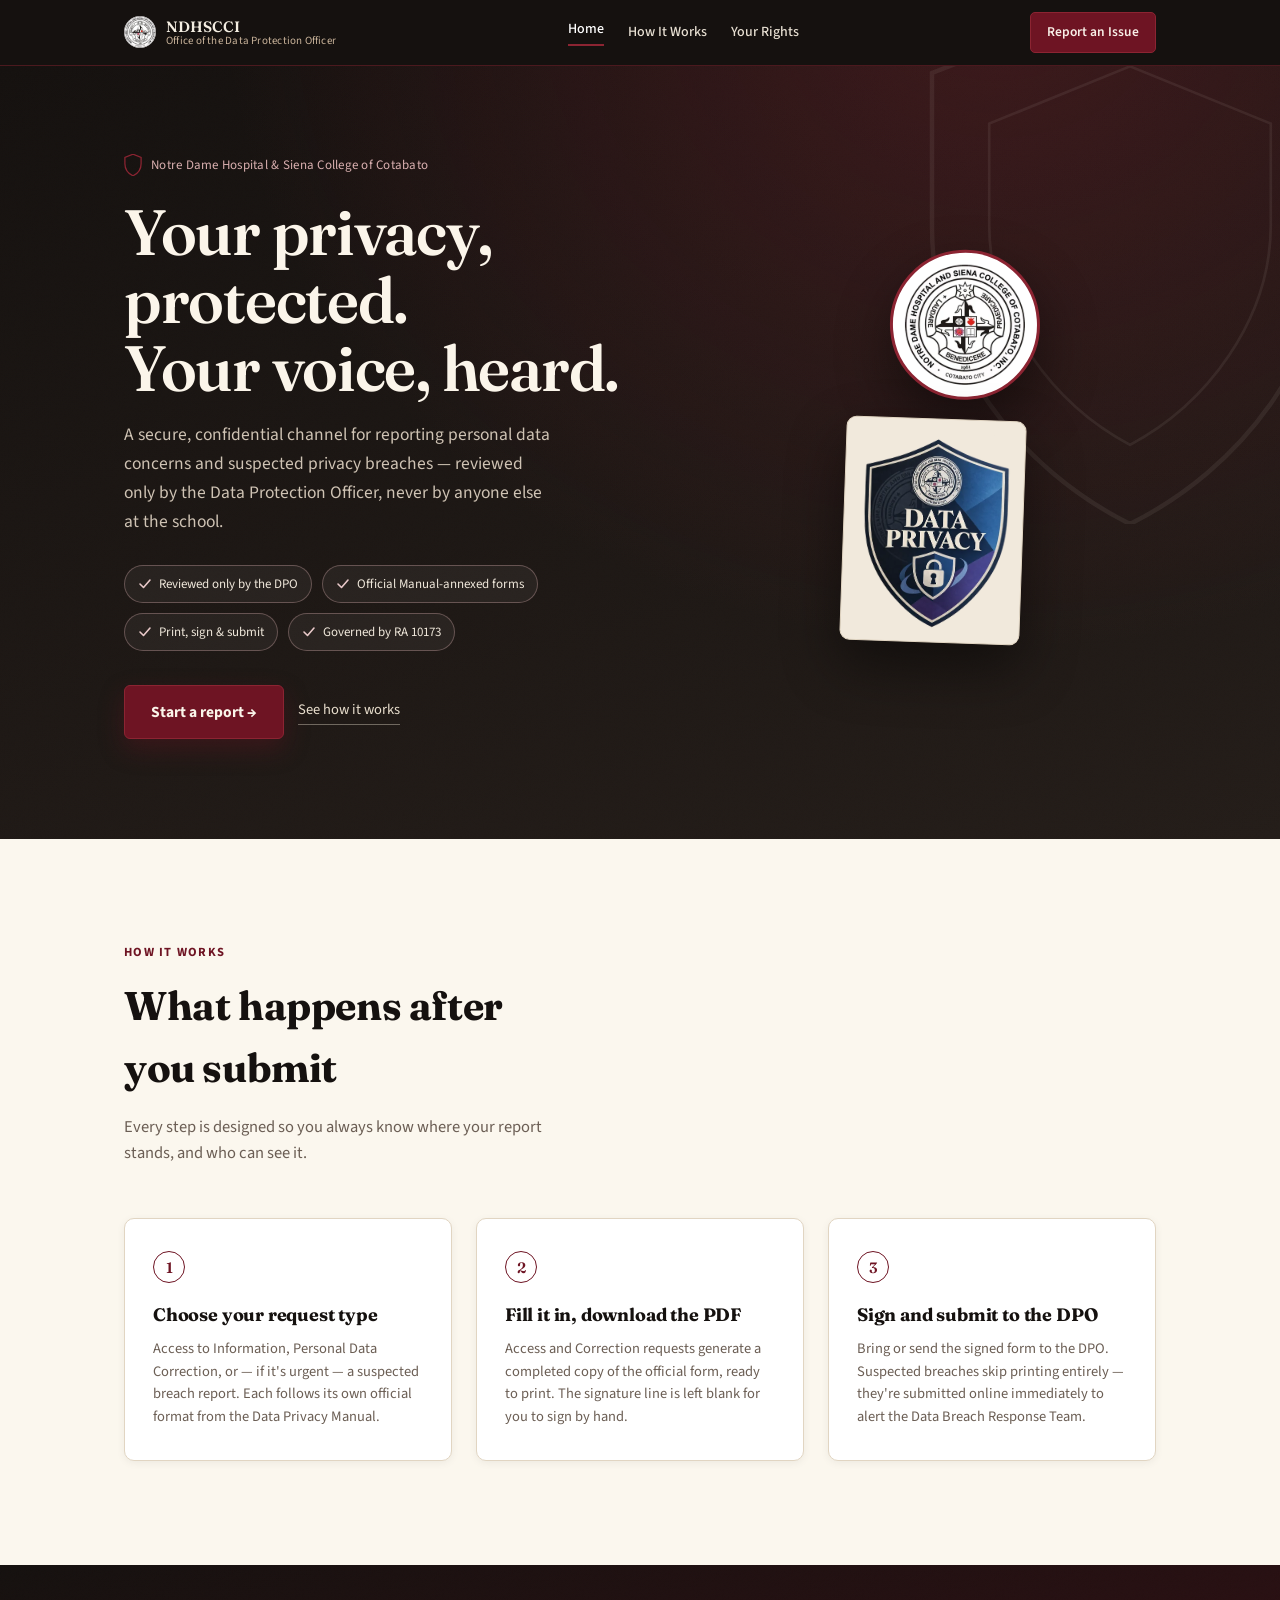
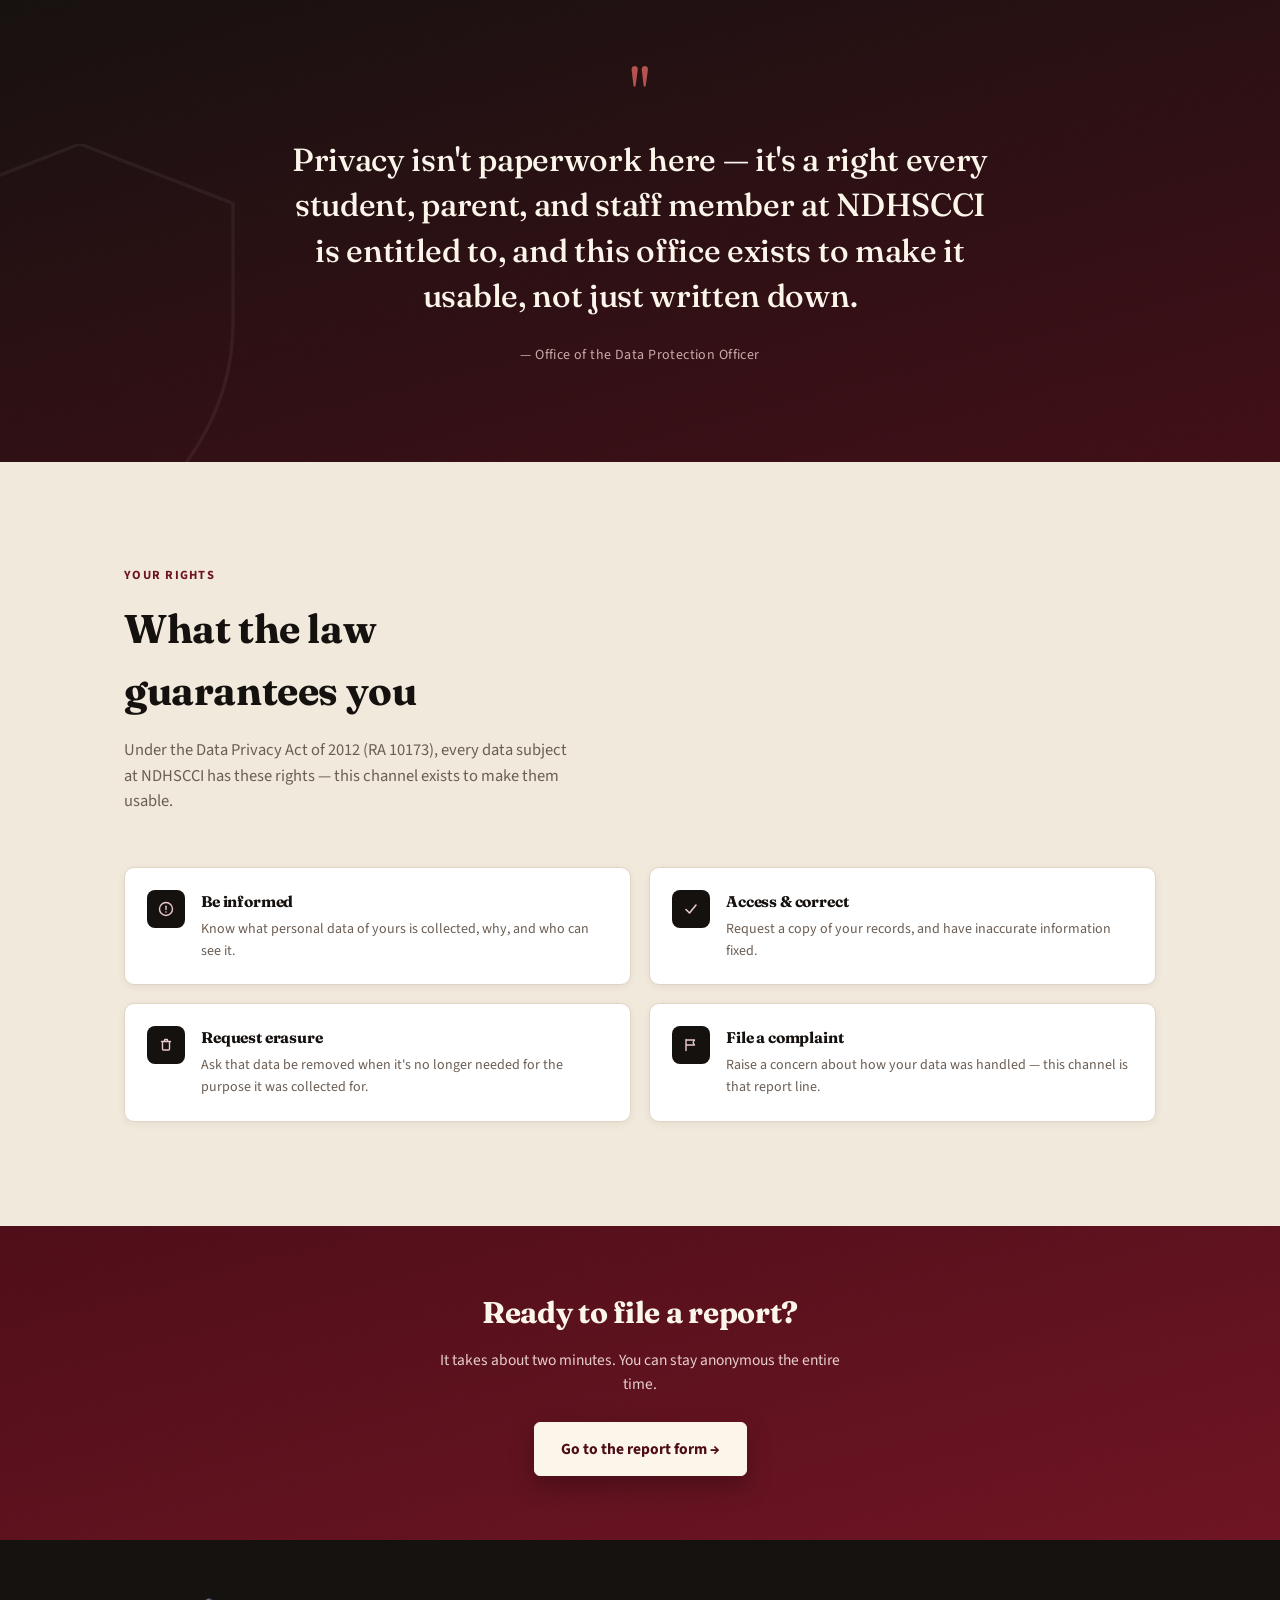
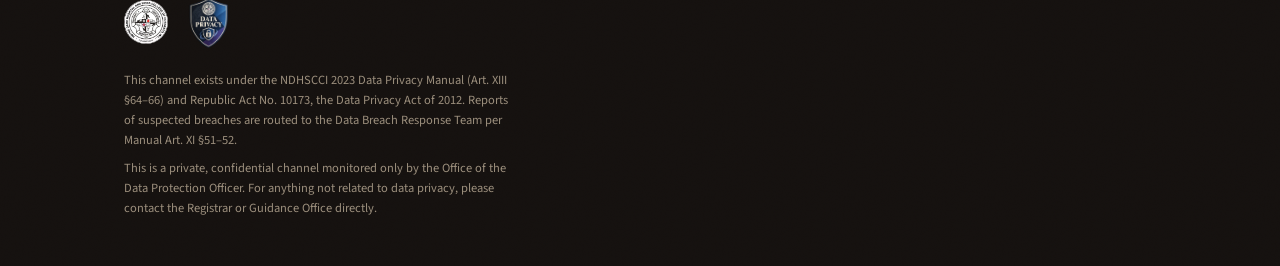
==== commit 4471a8ce: "Revise trust chip labels and step instructions Updated trust chips and step descriptions for clarity" ====
--- a/index.html
+++ b/index.html
@@ -56,8 +56,8 @@
 
         <div class="trust-row">
           <span class="trust-chip"><svg width="14" height="14" viewBox="0 0 14 14" fill="none"><path d="M2 7L5.5 10.5L12 3" stroke="#E9C9C9" stroke-width="1.6" stroke-linecap="round" stroke-linejoin="round"/></svg>Reviewed only by the DPO</span>
-          <span class="trust-chip"><svg width="14" height="14" viewBox="0 0 14 14" fill="none"><path d="M2 7L5.5 10.5L12 3" stroke="#E9C9C9" stroke-width="1.6" stroke-linecap="round" stroke-linejoin="round"/></svg>Anonymous option available</span>
-          <span class="trust-chip"><svg width="14" height="14" viewBox="0 0 14 14" fill="none"><path d="M2 7L5.5 10.5L12 3" stroke="#E9C9C9" stroke-width="1.6" stroke-linecap="round" stroke-linejoin="round"/></svg>Sent over an encrypted connection</span>
+          <span class="trust-chip"><svg width="14" height="14" viewBox="0 0 14 14" fill="none"><path d="M2 7L5.5 10.5L12 3" stroke="#E9C9C9" stroke-width="1.6" stroke-linecap="round" stroke-linejoin="round"/></svg>Official Manual-annexed forms</span>
+          <span class="trust-chip"><svg width="14" height="14" viewBox="0 0 14 14" fill="none"><path d="M2 7L5.5 10.5L12 3" stroke="#E9C9C9" stroke-width="1.6" stroke-linecap="round" stroke-linejoin="round"/></svg>Print, sign &amp; submit</span>
           <span class="trust-chip"><svg width="14" height="14" viewBox="0 0 14 14" fill="none"><path d="M2 7L5.5 10.5L12 3" stroke="#E9C9C9" stroke-width="1.6" stroke-linecap="round" stroke-linejoin="round"/></svg>Governed by RA 10173</span>
         </div>
 
@@ -69,13 +69,6 @@
       <div class="hero-visual">
         <div class="seal-frame"><img src="seal.webp" alt="NDHSCCI Seal"></div>
         <div class="badge-frame"><img src="shield.webp" alt="Data Privacy badge"></div>
-        <div class="float-card">
-          <div class="ring"></div>
-          <div>
-            <div class="num">3 days</div>
-            <div class="lbl">Typical response time</div>
-          </div>
-        </div>
       </div>
     </div>
   </div>
@@ -91,18 +84,18 @@
     <div class="steps3">
       <div class="step-card">
         <div class="step-num">1</div>
-        <h3>You submit securely</h3>
-        <p>Choose to share your name or stay completely anonymous. Either way, your report goes straight to the DPO — not to teachers, staff, or classmates.</p>
+        <h3>Choose your request type</h3>
+        <p>Access to Information, Personal Data Correction, or — if it's urgent — a suspected breach report. Each follows its own official format from the Data Privacy Manual.</p>
       </div>
       <div class="step-card">
         <div class="step-num">2</div>
-        <h3>The DPO reviews it privately</h3>
-        <p>For a suspected breach, the Data Breach Response Team is notified immediately. For any report, only people with a direct need to help resolve it are involved.</p>
+        <h3>Fill it in, download the PDF</h3>
+        <p>Access and Correction requests generate a completed copy of the official form, ready to print. The signature line is left blank for you to sign by hand.</p>
       </div>
       <div class="step-card">
         <div class="step-num">3</div>
-        <h3>You get a resolution</h3>
-        <p>If you left contact details, expect a reply within 3 business days. Breach reports are acted on right away, whether or not you're reachable.</p>
+        <h3>Sign and submit to the DPO</h3>
+        <p>Bring or send the signed form to the DPO. Suspected breaches skip printing entirely — they're submitted online immediately to alert the Data Breach Response Team.</p>
       </div>
     </div>
   </div>
--- a/style.css
+++ b/style.css
@@ -14,6 +14,10 @@
   --ok-bg:#E9F0EA;
   --urgent:#8C2432;
   --urgent-bg:#F5E4E1;
+  --shadow-sm: 0 2px 8px rgba(21,17,15,0.06);
+  --shadow-md: 0 14px 32px rgba(21,17,15,0.12);
+  --shadow-lg: 0 28px 64px rgba(21,17,15,0.20);
+  --shadow-dark: 0 24px 56px rgba(0,0,0,0.45);
   font-family:'Source Sans 3', sans-serif;
   box-sizing:border-box;
 }
@@ -27,6 +31,22 @@
 .wrap{max-width:1080px;margin:0 auto;padding:0 24px;}
 .wrap-narrow{max-width:760px;margin:0 auto;padding:0 24px;}
 section{scroll-margin-top:70px;}
+
+/* Grain texture — applied to dark sections for tactile depth instead of flat fills */
+.grain{position:relative;}
+.grain::before{
+  content:"";position:absolute;inset:0;pointer-events:none;z-index:0;
+  background-image:url("data:image/svg+xml,%3Csvg xmlns='http://www.w3.org/2000/svg' width='140' height='140'%3E%3Cfilter id='n'%3E%3CfeTurbulence type='fractalNoise' baseFrequency='0.85' numOctaves='2' stitchTiles='stitch'/%3E%3C/filter%3E%3Crect width='100%25' height='100%25' filter='url(%23n)' opacity='0.5'/%3E%3C/svg%3E");
+  opacity:0.05;mix-blend-mode:overlay;
+}
+.grain > *{position:relative;z-index:1;}
+
+/* Shield watermark — echoes the brand mark as a large faint decoration */
+.shield-watermark{
+  position:absolute;pointer-events:none;z-index:0;
+  opacity:0.05;
+}
+
 
 /* ---------------- NAV ---------------- */
 nav.topnav{
@@ -50,8 +70,9 @@
 .nav-cta{
   background:var(--maroon);color:#F8EFE7;text-decoration:none;font-size:13.5px;font-weight:600;
   padding:9px 16px;border-radius:5px;white-space:nowrap;border:1px solid var(--maroon-bright);
-}
-.nav-cta:hover{background:var(--maroon-bright);}
+  display:inline-block;transition:background .15s ease, transform .15s ease;
+}
+.nav-cta:hover{background:var(--maroon-bright);transform:translateY(-1px);}
 @media (max-width:680px){ .navlinks{display:none;} }
 
 .menu-toggle{display:none;background:none;border:none;padding:6px;flex-shrink:0;}
@@ -72,21 +93,21 @@
 /* ---------------- HERO ---------------- */
 header.hero{
   background:
-    radial-gradient(ellipse at 78% -10%, rgba(140,36,50,0.28), transparent 55%),
+    radial-gradient(ellipse at 78% -10%, rgba(140,36,50,0.32), transparent 55%),
     linear-gradient(165deg, var(--black) 0%, var(--black-soft) 100%);
   color:#F2ECE2;
-  padding:64px 0 76px;
+  padding:88px 0 100px;
   position:relative;
   overflow:hidden;
 }
-.hero-grid{display:grid;grid-template-columns:1.15fr 0.85fr;gap:48px;align-items:center;}
+.hero-grid{position:relative;z-index:2;display:grid;grid-template-columns:1.15fr 0.85fr;gap:48px;align-items:center;}
 @media (max-width:860px){.hero-grid{grid-template-columns:1fr;gap:36px;} .hero-visual{order:-1;}}
 
-.eyebrow{display:inline-flex;align-items:center;gap:9px;font-size:13px;color:#D9AFAF;margin-bottom:20px;}
-header.hero h1{color:#FBF5EA;font-size:clamp(32px,4.6vw,50px);font-weight:600;line-height:1.1;}
-header.hero p.sub{max-width:48ch;color:#CFC3B4;font-size:17px;margin-top:18px;}
-
-.trust-row{display:flex;flex-wrap:wrap;gap:10px;margin-top:26px;}
+.eyebrow{display:inline-flex;align-items:center;gap:9px;font-size:13px;color:#D9AFAF;margin-bottom:22px;letter-spacing:.02em;}
+header.hero h1{color:#FBF5EA;font-size:clamp(36px,5.4vw,64px);font-weight:600;line-height:1.06;letter-spacing:-0.02em;}
+header.hero p.sub{max-width:48ch;color:#CFC3B4;font-size:17.5px;margin-top:20px;line-height:1.65;}
+
+.trust-row{display:flex;flex-wrap:wrap;gap:10px;margin-top:28px;}
 .trust-chip{
   display:flex;align-items:center;gap:7px;
   background:rgba(255,255,255,0.05);
@@ -95,20 +116,23 @@
 }
 .trust-chip svg{flex-shrink:0;}
 
-.hero-ctas{display:flex;gap:14px;flex-wrap:wrap;margin-top:32px;align-items:center;}
+.hero-ctas{display:flex;gap:14px;flex-wrap:wrap;margin-top:34px;align-items:center;}
 .btn-primary{
   background:var(--maroon);color:#FBF5EA;font-weight:700;
   border:1px solid var(--maroon-bright);border-radius:6px;padding:14px 26px;font-size:15.5px;
   text-decoration:none;display:inline-block;cursor:pointer;font-family:inherit;
-}
-.btn-primary:hover{background:var(--maroon-bright);}
-.btn-ghost{color:#E9DFCE;text-decoration:none;font-size:14.5px;border-bottom:1px solid rgba(233,223,206,0.4);padding-bottom:2px;}
-
-.hero-visual{display:flex;flex-direction:column;align-items:center;gap:18px;position:relative;width:fit-content;margin:0 auto;}
+  box-shadow:0 10px 24px rgba(110,20,35,0.35);
+  transition:background .15s ease, transform .15s ease, box-shadow .15s ease;
+}
+.btn-primary:hover{background:var(--maroon-bright);transform:translateY(-2px);box-shadow:0 16px 32px rgba(110,20,35,0.45);}
+.btn-ghost{color:#E9DFCE;text-decoration:none;font-size:14.5px;border-bottom:1px solid rgba(233,223,206,0.4);padding-bottom:2px;transition:border-color .15s ease;}
+.btn-ghost:hover{border-color:#E9DFCE;}
+
+.hero-visual{display:flex;flex-direction:column;align-items:center;gap:18px;position:relative;z-index:2;width:fit-content;margin:0 auto;}
 .float-card{
-  position:absolute;left:-24px;bottom:-22px;
+  position:absolute;left:-28px;bottom:-26px;
   background:var(--card);border:1px solid var(--line);border-radius:8px;
-  padding:16px 20px;box-shadow:0 16px 36px rgba(21,17,15,0.22);
+  padding:16px 20px;box-shadow:var(--shadow-lg);
   display:flex;align-items:center;gap:14px;
   width:198px;
 }
@@ -123,59 +147,85 @@
   width:150px;height:150px;border-radius:50%;
   background:#fff;border:3px solid var(--maroon-bright);
   display:flex;align-items:center;justify-content:center;
-  box-shadow:0 18px 34px rgba(0,0,0,0.4);
-}
-.seal-frame img{width:120px;height:120px;}
+  box-shadow:var(--shadow-dark);
+  transform:rotate(-4deg) translateX(18px);
+}
+.seal-frame img{width:120px;height:120px;transform:rotate(4deg);}
 .badge-frame{
   background:var(--dirty-white);border:1px solid var(--line);border-radius:10px;
-  padding:14px;box-shadow:0 14px 28px rgba(0,0,0,0.28);
+  padding:14px;box-shadow:var(--shadow-dark);
+  transform:rotate(2deg) translateX(-14px);
 }
 .badge-frame img{width:150px;display:block;}
+@media (max-width:900px){ .seal-frame,.badge-frame{transform:none;} }
+
 
 /* ---------------- SECTIONS ---------------- */
-.section-pad{padding:72px 0;}
-.section-head{max-width:56ch;margin-bottom:44px;}
+.section-pad{padding:104px 0;}
+@media (max-width:768px){ .section-pad{padding:72px 0;} }
+.section-head{max-width:56ch;margin-bottom:52px;}
 .section-head .k, .report-head .k{
-  font-size:13px;color:var(--maroon);font-weight:700;text-transform:uppercase;
-  letter-spacing:.08em;margin-bottom:10px;display:block;
-}
-.section-head h2{font-size:clamp(24px,3.2vw,32px);margin-bottom:12px;}
-.section-head p{color:var(--ink-soft);font-size:16px;}
+  font-size:12.5px;color:var(--maroon);font-weight:700;text-transform:uppercase;
+  letter-spacing:.1em;margin-bottom:12px;display:block;
+}
+.section-head h2{font-size:clamp(28px,3.8vw,40px);margin-bottom:14px;}
+.section-head p{color:var(--ink-soft);font-size:16.5px;}
 
 .steps3{display:grid;grid-template-columns:repeat(3,1fr);gap:24px;}
 @media (max-width:780px){.steps3{grid-template-columns:1fr;}}
-.step-card{background:var(--card);border:1px solid var(--line);border-radius:10px;padding:28px 24px;transition:box-shadow .15s ease, border-color .15s ease;}
-.step-card:hover{box-shadow:0 10px 28px rgba(21,17,15,0.08);border-color:#D3C4AC;}
+.step-card{background:var(--card);border:1px solid var(--line);border-radius:10px;padding:32px 28px;box-shadow:var(--shadow-sm);transition:box-shadow .2s ease, border-color .2s ease, transform .2s ease;}
+.step-card:hover{box-shadow:var(--shadow-md);border-color:#D3C4AC;transform:translateY(-3px);}
 .step-num{
   font-family:'Fraunces',serif;font-weight:600;font-size:15px;color:var(--maroon);
   border:1.5px solid var(--maroon);width:32px;height:32px;border-radius:50%;
-  display:flex;align-items:center;justify-content:center;margin-bottom:16px;
-}
-.step-card h3{font-size:17.5px;margin-bottom:8px;}
+  display:flex;align-items:center;justify-content:center;margin-bottom:18px;
+}
+.step-card h3{font-size:18px;margin-bottom:9px;}
 .step-card p{font-size:14.5px;color:var(--ink-soft);margin:0;}
 
 .rights-wrap{background:var(--dirty-white);}
-.rights-grid{display:grid;grid-template-columns:repeat(2,1fr);gap:20px 32px;}
+.rights-grid{display:grid;grid-template-columns:repeat(2,1fr);gap:18px;}
 @media (max-width:700px){.rights-grid{grid-template-columns:1fr;}}
-.right-item{display:flex;gap:14px;align-items:flex-start;}
+.right-item{
+  display:flex;gap:16px;align-items:flex-start;background:var(--card);
+  border:1px solid var(--line);border-radius:10px;padding:22px;
+  box-shadow:var(--shadow-sm);transition:box-shadow .2s ease, transform .2s ease;
+}
+.right-item:hover{box-shadow:var(--shadow-md);transform:translateY(-2px);}
 .right-icon{
-  width:36px;height:36px;border-radius:8px;background:var(--black);color:#E9C9C9;
+  width:38px;height:38px;border-radius:8px;background:var(--black);color:#E9C9C9;
   display:flex;align-items:center;justify-content:center;flex-shrink:0;
 }
-.right-item h3{font-size:15.5px;margin-bottom:4px;}
+.right-item h3{font-size:15.5px;margin-bottom:5px;}
 .right-item p{font-size:14px;color:var(--ink-soft);margin:0;}
+
+/* ---------------- MISSION / PULL-QUOTE ---------------- */
+.mission{
+  background:linear-gradient(165deg, var(--black) 0%, var(--maroon-deep) 130%);
+  color:#F2ECE2;padding:96px 0;position:relative;overflow:hidden;
+}
+@media (max-width:768px){ .mission{padding:64px 0;} }
+.mission .wrap-narrow{position:relative;z-index:2;text-align:center;}
+.mission-mark{font-family:'Fraunces',serif;font-size:64px;line-height:1;color:#B3524F;margin-bottom:12px;}
+.mission blockquote{
+  font-family:'Fraunces',serif;font-weight:500;font-size:clamp(22px,3.4vw,32px);
+  line-height:1.42;color:#FBF5EA;margin:0;letter-spacing:-0.01em;
+}
+.mission cite{display:block;margin-top:26px;font-style:normal;font-size:14px;color:#C9A9A9;letter-spacing:.03em;}
 
 .cta-band{
   background:linear-gradient(165deg, var(--maroon-deep), var(--maroon));
-  color:#F8EFE7;text-align:center;padding:56px 24px;
-}
-.cta-band h2{color:#FBF5EA;font-size:clamp(22px,3vw,28px);margin-bottom:12px;}
-.cta-band p{color:#E8CFCF;max-width:52ch;margin:0 auto 24px;font-size:15.5px;}
-.cta-band .btn-primary{background:#FBF5EA;color:var(--maroon-deep);border-color:#FBF5EA;}
+  color:#F8EFE7;text-align:center;padding:64px 24px;position:relative;overflow:hidden;
+}
+.cta-band .wrap{position:relative;z-index:2;}
+.cta-band h2{color:#FBF5EA;font-size:clamp(24px,3.2vw,30px);margin-bottom:12px;}
+.cta-band p{color:#E8CFCF;max-width:52ch;margin:0 auto 26px;font-size:15.5px;}
+.cta-band .btn-primary{background:#FBF5EA;color:var(--maroon-deep);border-color:#FBF5EA;box-shadow:0 10px 24px rgba(0,0,0,0.25);}
 .cta-band .btn-primary:hover{background:#F0E4D2;}
 
 /* ---------------- REPORT PAGE ---------------- */
-.page-header{background:var(--black);color:#EFE7DA;padding:40px 0 34px;}
+.page-header{background:var(--black);color:#EFE7DA;padding:48px 0 40px;position:relative;overflow:hidden;}
+.page-header .wrap-narrow{position:relative;z-index:2;}
 .breadcrumb{font-size:13px;color:#C9B39A;margin-bottom:14px;}
 .breadcrumb a{color:#E9DFCE;text-decoration:none;}
 .breadcrumb a:hover{text-decoration:underline;}
@@ -191,9 +241,10 @@
 .choice-card{
   text-align:left;background:var(--card);border:1.5px solid var(--line);border-radius:10px;
   padding:28px;cursor:pointer;font-family:inherit;color:var(--ink);width:100%;
-  display:flex;flex-direction:column;transition:border-color .15s ease, box-shadow .15s ease;
-}
-.choice-card:hover{border-color:var(--maroon);box-shadow:0 10px 28px rgba(21,17,15,0.08);}
+  display:flex;flex-direction:column;box-shadow:var(--shadow-sm);
+  transition:border-color .2s ease, box-shadow .2s ease, transform .2s ease;
+}
+.choice-card:hover{border-color:var(--maroon);box-shadow:var(--shadow-md);transform:translateY(-3px);}
 .choice-card-urgent:hover{border-color:var(--urgent);}
 .choice-tag{font-size:11.5px;text-transform:uppercase;letter-spacing:.06em;color:var(--ink-soft);margin-bottom:12px;}
 .choice-card-urgent .choice-tag{color:var(--urgent);}
@@ -224,7 +275,7 @@
 .form-error{display:none;background:var(--urgent-bg);border:1px solid rgba(140,36,50,0.35);color:var(--urgent);border-radius:6px;padding:13px 15px;font-size:14px;margin-bottom:22px;}
 .form-error.show{display:block;}
 
-form{background:var(--card);border:1px solid var(--line);border-radius:10px;padding:34px;box-shadow:0 1px 3px rgba(21,17,15,0.05);}
+form{background:var(--card);border:1px solid var(--line);border-radius:10px;padding:34px;box-shadow:var(--shadow-sm);}
 fieldset{border:none;padding:0;margin:0 0 26px;}
 legend{font-family:'Fraunces',serif;font-size:15.5px;font-weight:600;color:var(--black);margin-bottom:14px;padding:0;}
 
@@ -253,10 +304,11 @@
 button.submit{
   width:100%;background:var(--maroon);color:#FBF5EA;border:1px solid var(--maroon-bright);border-radius:6px;
   padding:15px 20px;font-family:inherit;font-size:15.5px;font-weight:600;cursor:pointer;
-  transition:background .15s ease;
-}
-button.submit:hover{background:var(--maroon-bright);}
-button.submit:disabled{opacity:0.7;cursor:default;}
+  transition:background .15s ease, transform .15s ease, box-shadow .15s ease;
+  box-shadow:0 8px 20px rgba(110,20,35,0.25);
+}
+button.submit:hover{background:var(--maroon-bright);transform:translateY(-2px);box-shadow:0 14px 28px rgba(110,20,35,0.35);}
+button.submit:disabled{opacity:0.7;cursor:default;transform:none;}
 button.submit:focus-visible{outline:3px solid var(--black);outline-offset:2px;}
 .submit-row{margin-top:28px;}
 .submit-note{display:flex;align-items:center;justify-content:center;gap:6px;font-size:12.5px;color:var(--ink-soft);margin-top:12px;}
@@ -269,7 +321,8 @@
 .ref{display:inline-block;margin-top:18px;font-family:'Fraunces',serif;font-weight:600;font-size:15px;background:var(--ivory);border:1px solid var(--line);border-radius:5px;padding:8px 16px;letter-spacing:.03em;}
 
 /* ---------------- FOOTER ---------------- */
-footer{background:var(--black);color:#C9BCA9;padding:44px 0 34px;}
+footer{background:var(--black);color:#C9BCA9;padding:56px 0 40px;position:relative;overflow:hidden;}
+footer .wrap{position:relative;z-index:2;}
 .footer-top{display:flex;align-items:center;gap:20px;margin-bottom:22px;flex-wrap:wrap;}
 .footer-top img.seal{height:44px;width:44px;border-radius:50%;background:#fff;}
 .footer-top img.shield{height:52px;width:auto;}
